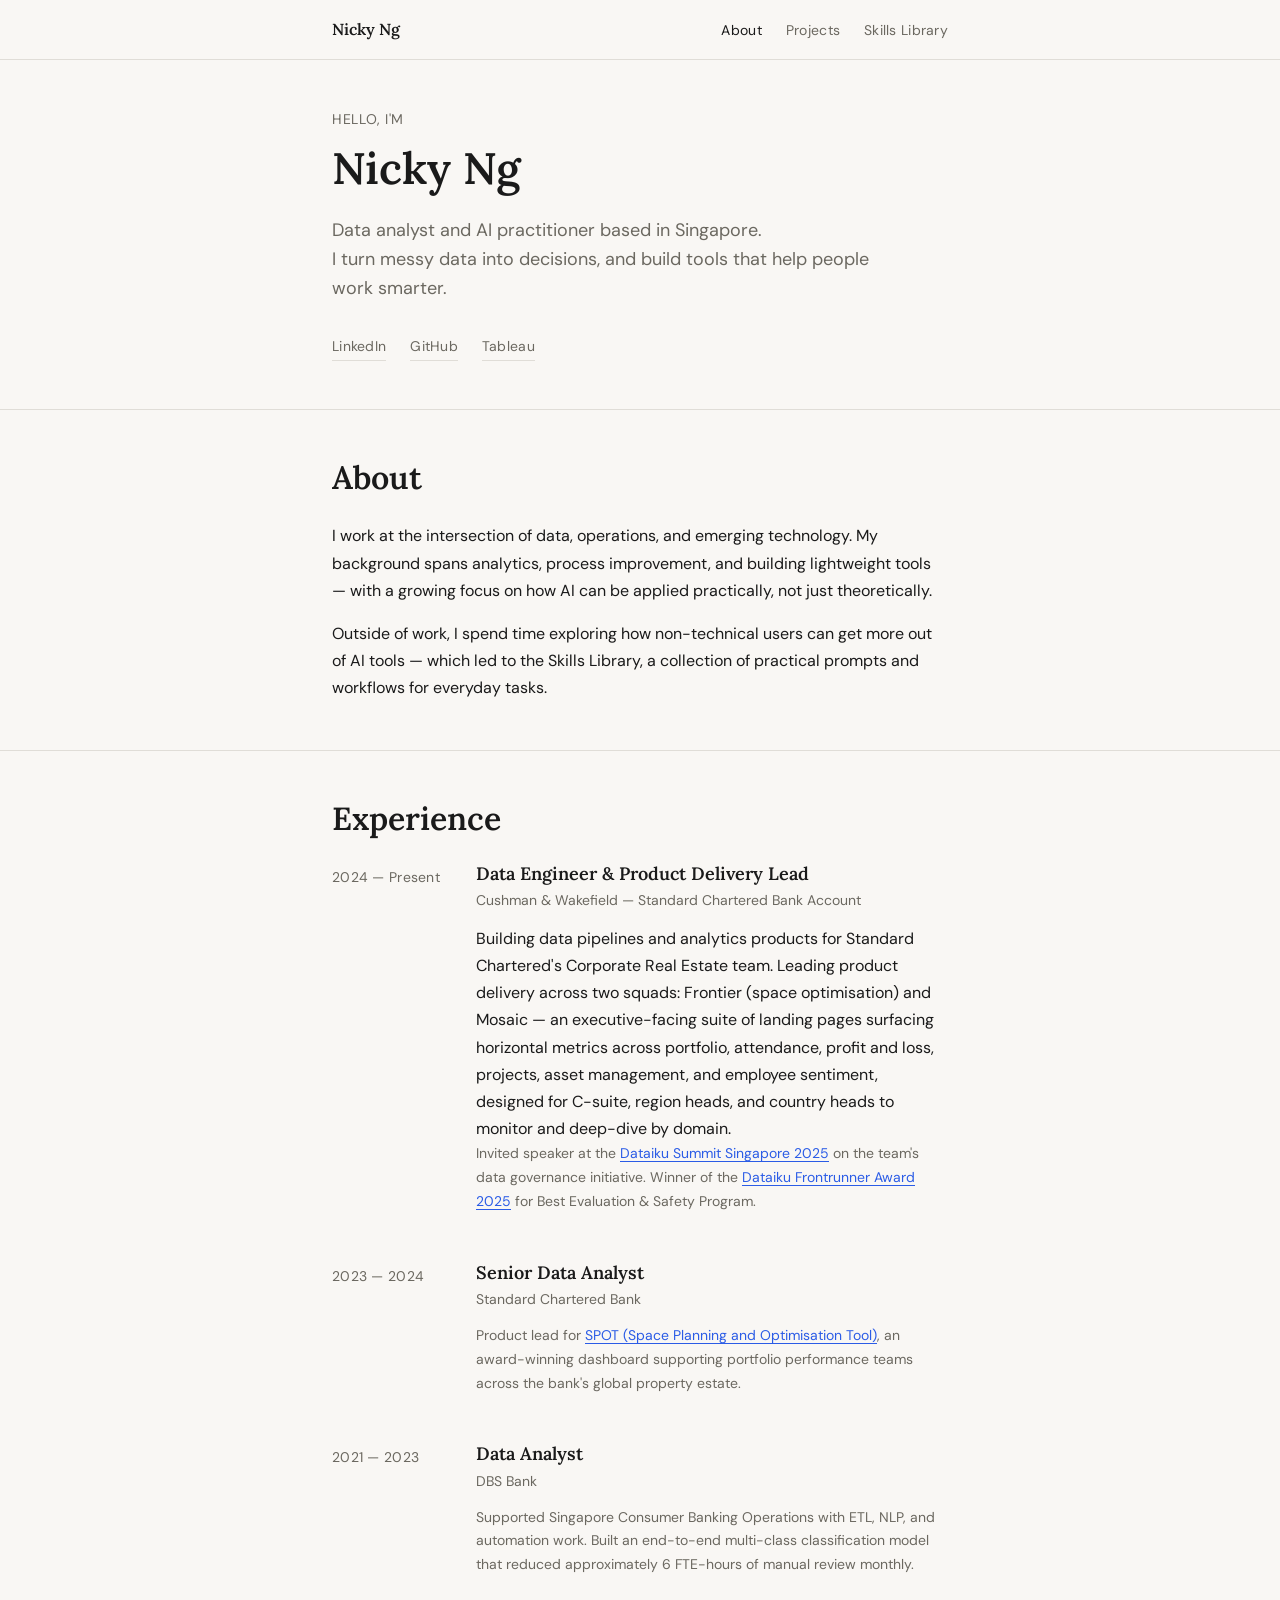
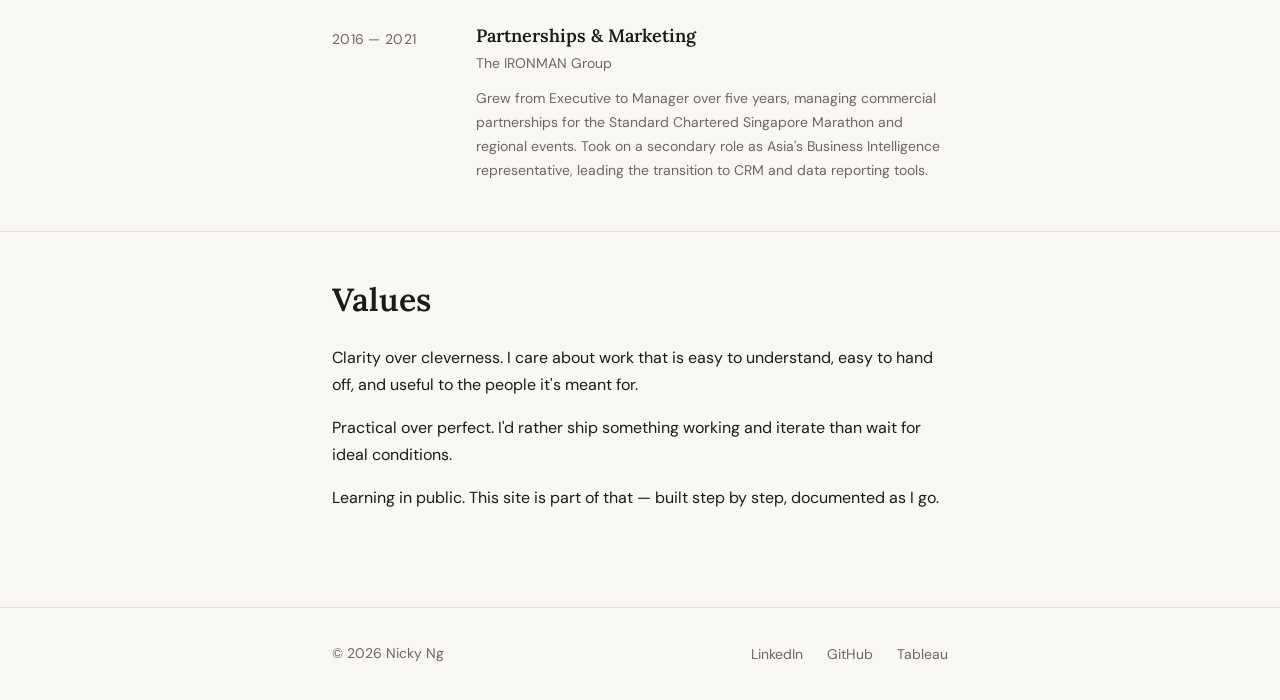
==== index.html @ 9241bc73 "Updated home page and style" ====
<!DOCTYPE html>
<html lang="en">
<head>
  <meta charset="UTF-8" />
  <meta name="viewport" content="width=device-width, initial-scale=1.0" />
  <title>Nicky Ng — Data & AI</title>
  <meta name="description" content="Nicky Ng — data analyst and AI enthusiast based in Singapore." />

  <!-- Fonts: DM Sans (body) + Lora (headings) from Google Fonts -->
  <!-- Two fonts, one request. The display=swap param stops invisible text
       during load — the browser shows a fallback font immediately. -->
  <link rel="preconnect" href="https://fonts.googleapis.com" />
  <link rel="preconnect" href="https://fonts.gstatic.com" crossorigin />
  <link
    href="https://fonts.googleapis.com/css2?family=DM+Sans:wght@400;500;600&family=Lora:wght@500;600&display=swap"
    rel="stylesheet"
  />

  <link rel="stylesheet" href="css/style.css" />
  <link rel="stylesheet" href="css/home.css" />
</head>

<body>

  <!-- ============================================================
       Navigation
       aria-current="page" tells screen readers which link is active.
       We set it manually on each page's own nav link.
       ============================================================ -->
  <nav class="site-nav" aria-label="Main navigation">
    <div class="container">
      <a href="index.html" class="nav-home">Nicky Ng</a>
      <ul class="nav-links" role="list">
        <li><a href="index.html" aria-current="page">About</a></li>
        <li><a href="pages/projects.html">Projects</a></li>
        <li><a href="skills-library/index.html">Skills Library</a></li>
      </ul>
    </div>
  </nav>


  <!-- ============================================================
       Main content
       ============================================================ -->
  <main>

    <!-- Hero — name and one-line summary -->
    <section class="page-section hero-section" aria-label="Introduction">
      <div class="container">
        <p class="hero-label">Hello, I'm</p>
        <h1 class="hero-name">Nicky Ng</h1>
        <p class="hero-tagline">
          Data analyst and AI practitioner based in Singapore.<br />
          I turn messy data into decisions, and build tools that help people work smarter.
        </p>
        <div class="hero-links">
          <a href="https://www.linkedin.com/in/nickyngkw/" target="_blank" rel="noopener noreferrer">LinkedIn</a>
          <a href="https://github.com/ahjimomo" target="_blank" rel="noopener noreferrer">GitHub</a>
          <a href="https://public.tableau.com/app/profile/nicky.ng/vizzes" target="_blank" rel="noopener noreferrer">Tableau</a>
        </div>
      </div>
    </section>

    <hr class="divider" />

    <!-- About -->
    <section class="page-section" aria-labelledby="about-heading">
      <div class="container">
        <h2 id="about-heading">About</h2>
        <div class="prose">
          <p>
            I work at the intersection of data, operations, and emerging technology.
            My background spans analytics, process improvement, and building lightweight
            tools — with a growing focus on how AI can be applied practically, not just theoretically.
          </p>
          <p>
            Outside of work, I spend time exploring how non-technical users can get
            more out of AI tools — which led to the Skills Library, a collection of
            practical prompts and workflows for everyday tasks.
          </p>
        </div>
      </div>
    </section>

    <hr class="divider" />

    <!-- Experience -->
    <section class="page-section" aria-labelledby="experience-heading">
      <div class="container">
        <h2 id="experience-heading">Experience</h2>

        <div class="experience-list">

          <article class="experience-item">
            <div class="experience-meta">
              <span class="experience-period">2024 — Present</span>
            </div>
            <div class="experience-body">
              <h3 class="experience-role">Data Engineer & Product Delivery Lead</h3>
              <p class="experience-company">Cushman & Wakefield — Standard Chartered Bank Account</p>
              <p>
                Building data pipelines and analytics products for Standard Chartered's
                Corporate Real Estate team. Leading product delivery across two squads:
                Frontier (space optimisation) and Mosaic — an executive-facing suite of
                landing pages surfacing horizontal metrics across portfolio, attendance,
                profit and loss, projects, asset management, and employee sentiment,
                designed for C-suite, region heads, and country heads to monitor and
                deep-dive by domain.
              </p>
              <p>
                Invited speaker at the
                <a href="https://meet.dataiku.com/dataiku-summit-singapore-2025/" target="_blank" rel="noopener noreferrer">Dataiku Summit Singapore 2025</a>
                on the team's data governance initiative. Winner of the
                <a href="https://www.dataiku.com/stories/blog/frontrunner-awards-2025-celebrating-agentic-ai-excellence" target="_blank" rel="noopener noreferrer">Dataiku Frontrunner Award 2025</a>
                for Best Evaluation & Safety Program.
              </p>
            </div>
          </article>

          <article class="experience-item">
            <div class="experience-meta">
              <span class="experience-period">2023 — 2024</span>
            </div>
            <div class="experience-body">
              <h3 class="experience-role">Senior Data Analyst</h3>
              <p class="experience-company">Standard Chartered Bank</p>
              <p>
                Product lead for
                <a href="https://www.dataiku.com/stories/detail/scb/" target="_blank" rel="noopener noreferrer">SPOT (Space Planning and Optimisation Tool)</a>,
                an award-winning dashboard supporting portfolio performance teams across
                the bank's global property estate.
              </p>
            </div>
          </article>

          <article class="experience-item">
            <div class="experience-meta">
              <span class="experience-period">2021 — 2023</span>
            </div>
            <div class="experience-body">
              <h3 class="experience-role">Data Analyst</h3>
              <p class="experience-company">DBS Bank</p>
              <p>
                Supported Singapore Consumer Banking Operations with ETL, NLP, and
                automation work. Built an end-to-end multi-class classification model
                that reduced approximately 6 FTE-hours of manual review monthly.
              </p>
            </div>
          </article>

          <article class="experience-item">
            <div class="experience-meta">
              <span class="experience-period">2016 — 2021</span>
            </div>
            <div class="experience-body">
              <h3 class="experience-role">Partnerships & Marketing</h3>
              <p class="experience-company">The IRONMAN Group</p>
              <p>
                Grew from Executive to Manager over five years, managing commercial
                partnerships for the Standard Chartered Singapore Marathon and regional
                events. Took on a secondary role as Asia's Business Intelligence
                representative, leading the transition to CRM and data reporting tools.
              </p>
            </div>
          </article>

        </div>
      </div>
    </section>

    <hr class="divider" />

    <!-- Values -->
    <section class="page-section" aria-labelledby="values-heading">
      <div class="container">
        <h2 id="values-heading">Values</h2>
        <div class="prose">
          <p>
            Clarity over cleverness. I care about work that is easy to understand,
            easy to hand off, and useful to the people it's meant for.
          </p>
          <p>
            Practical over perfect. I'd rather ship something working and iterate
            than wait for ideal conditions.
          </p>
          <p>
            Learning in public. This site is part of that — built step by step,
            documented as I go.
          </p>
        </div>
      </div>
    </section>

  </main>


  <!-- ============================================================
       Footer — same markup will be repeated across all pages.
       Later, if you migrate to a framework, this becomes a component.
       ============================================================ -->
  <footer class="site-footer" aria-label="Site footer">
    <div class="container">
      <p class="footer-copy">© 2026 Nicky Ng</p>
      <nav aria-label="Social links">
        <ul class="footer-links" role="list">
          <li><a href="https://www.linkedin.com/in/nickyngkw/" target="_blank" rel="noopener noreferrer">LinkedIn</a></li>
          <li><a href="https://github.com/ahjimomo" target="_blank" rel="noopener noreferrer">GitHub</a></li>
          <li><a href="https://public.tableau.com/app/profile/nicky.ng/vizzes" target="_blank" rel="noopener noreferrer">Tableau</a></li>
        </ul>
      </nav>
    </div>
  </footer>

  <script src="js/main.js"></script>
</body>
</html>
---- css/style.css ----
/* ============================================================
   style.css — Global styles, CSS variables, typography
   All pages share these. Page-specific styles go in their
   own CSS files (e.g. projects.css).
   ============================================================ */

/* ------------------------------------------------------------
   CSS Custom Properties (variables)
   Change these to update the look across the entire site.
   ------------------------------------------------------------ */
:root {
  /* Colours */
  --color-bg:          #F9F7F4;   /* warm off-white background */
  --color-surface:     #F2EFE9;   /* slightly darker, used for subtle dividers */
  --color-text:        #1A1A1A;   /* near-black for body text */
  --color-text-muted:  #6B6860;   /* secondary text, metadata, labels */
  --color-accent:      #2B5CE6;   /* links and interactive elements */
  --color-accent-hover:#1A3EB8;   /* link hover state */
  --color-border:      #E0DDD7;   /* subtle borders and dividers */

  /* Typography */
  --font-sans:   'DM Sans', sans-serif;       /* body and UI text */
  --font-serif:  'Lora', serif;               /* headings — adds warmth without decoration */

  /* Type scale — mobile first */
  --text-xs:   0.75rem;    /* 12px — labels, tags */
  --text-sm:   0.875rem;   /* 14px — metadata, captions */
  --text-base: 1rem;       /* 16px — body */
  --text-lg:   1.125rem;   /* 18px — lead text */
  --text-xl:   1.5rem;     /* 24px — section headings */
  --text-2xl:  2rem;       /* 32px — page headings */
  --text-3xl:  2.75rem;    /* 44px — hero name */

  /* Spacing scale */
  --space-1:  0.25rem;
  --space-2:  0.5rem;
  --space-3:  0.75rem;
  --space-4:  1rem;
  --space-6:  1.5rem;
  --space-8:  2rem;
  --space-12: 3rem;
  --space-16: 4rem;
  --space-24: 6rem;

  /* Layout */
  --max-width:       680px;   /* content column width — keeps lines readable */
  --nav-height:      60px;

  /* Transitions */
  --transition-fast: 150ms ease;
  --transition-base: 250ms ease;
}


/* ------------------------------------------------------------
   Reset & Base
   A minimal reset so browsers start from a consistent baseline.
   ------------------------------------------------------------ */
*, *::before, *::after {
  box-sizing: border-box;
  margin: 0;
  padding: 0;
}

html {
  font-size: 16px;
  -webkit-text-size-adjust: 100%;
  scroll-behavior: smooth;
}

body {
  background-color: var(--color-bg);
  color: var(--color-text);
  font-family: var(--font-sans);
  font-size: var(--text-base);
  line-height: 1.7;
  min-height: 100vh;
  display: grid;
  grid-template-rows: auto 1fr auto; /* nav | content | footer */
}

img, svg {
  display: block;
  max-width: 100%;
}

ul, ol {
  list-style: none;
}


/* ------------------------------------------------------------
   Typography
   ------------------------------------------------------------ */
h1, h2, h3, h4 {
  font-family: var(--font-serif);
  font-weight: 600;
  line-height: 1.25;
  color: var(--color-text);
}

h1 { font-size: var(--text-3xl); }
h2 { font-size: var(--text-2xl); }
h3 { font-size: var(--text-xl); }
h4 { font-size: var(--text-lg); }

p {
  max-width: 60ch; /* ~60 characters per line — comfortable reading width */
}

a {
  color: var(--color-accent);
  text-decoration: none;
  transition: color var(--transition-fast);
}

a:hover {
  color: var(--color-accent-hover);
}

/* Underline on inline body links only — not nav or card links */
p a, li a {
  text-decoration: underline;
  text-underline-offset: 3px;
}

strong {
  font-weight: 600;
}


/* ------------------------------------------------------------
   Layout helpers
   ------------------------------------------------------------ */

/* .container centres content and constrains width on wide screens */
.container {
  width: 100%;
  max-width: var(--max-width);
  margin-inline: auto;        /* shorthand for margin-left + margin-right: auto */
  padding-inline: var(--space-6);
}

/* .page-section adds consistent vertical rhythm between sections */
.page-section {
  padding-block: var(--space-8);
}

/* Thin horizontal rule used between sections */
.divider {
  border: none;
  border-top: 1px solid var(--color-border);
  margin-block: var(--space-4);
}


/* ------------------------------------------------------------
   Navigation
   ------------------------------------------------------------ */
.site-nav {
  height: var(--nav-height);
  border-bottom: 1px solid var(--color-border);
  display: flex;
  align-items: center;
}

.site-nav .container {
  display: flex;
  align-items: center;
  justify-content: space-between;
}

/* Site name / logo in the nav */
.nav-home {
  font-family: var(--font-serif);
  font-size: var(--text-base);
  font-weight: 600;
  color: var(--color-text);
  text-decoration: none;
}

.nav-home:hover {
  color: var(--color-accent);
}

/* Nav links list */
.nav-links {
  display: flex;
  gap: var(--space-6);
  align-items: center;
}

.nav-links a {
  font-size: var(--text-sm);
  color: var(--color-text-muted);
  text-decoration: none;
  letter-spacing: 0.02em;
  transition: color var(--transition-fast);
}

.nav-links a:hover,
.nav-links a[aria-current="page"] {
  color: var(--color-text);
}


/* ------------------------------------------------------------
   Footer
   ------------------------------------------------------------ */
.site-footer {
  border-top: 1px solid var(--color-border);
  padding-block: var(--space-8);
  margin-top: var(--space-16);
}

.site-footer .container {
  display: flex;
  align-items: center;
  justify-content: space-between;
  flex-wrap: wrap;
  gap: var(--space-4);
}

.footer-copy {
  font-size: var(--text-sm);
  color: var(--color-text-muted);
}

.footer-links {
  display: flex;
  gap: var(--space-6);
}

.footer-links a {
  font-size: var(--text-sm);
  color: var(--color-text-muted);
  text-decoration: none;
  transition: color var(--transition-fast);
}

.footer-links a:hover {
  color: var(--color-text);
}


/* ------------------------------------------------------------
   Responsive — tablet and up (600px+)
   ------------------------------------------------------------ */
@media (min-width: 600px) {
  h1 { font-size: calc(var(--text-3xl) * 1.1); }
}

/* ------------------------------------------------------------
   Responsive — desktop (900px+)
   ------------------------------------------------------------ */
@media (min-width: 900px) {
  .container {
    padding-inline: var(--space-8);
  }
}
---- css/home.css ----
/* ============================================================
   HOME PAGE STYLES
   These styles are specific to index.html.
   When the site grows, move these to a dedicated home.css.
   ============================================================ */

/* Hero section */
.hero-section {
  padding-top: var(--space-12);
  padding-bottom: var(--space-8);
}

.hero-label {
  font-size: var(--text-sm);
  color: var(--color-text-muted);
  letter-spacing: 0.05em;
  text-transform: uppercase;
  margin-bottom: var(--space-3);
}

.hero-name {
  font-family: var(--font-serif);
  font-size: var(--text-3xl);
  line-height: 1.1;
  margin-bottom: var(--space-6);
}

.hero-tagline {
  font-size: var(--text-lg);
  color: var(--color-text-muted);
  line-height: 1.6;
  margin-bottom: var(--space-8);
  max-width: 48ch;
}

/* External profile links in the hero */
.hero-links {
  display: flex;
  gap: var(--space-6);
  flex-wrap: wrap;
}

.hero-links a {
  font-size: var(--text-sm);
  color: var(--color-text-muted);
  text-decoration: none;
  letter-spacing: 0.02em;
  border-bottom: 1px solid var(--color-border);
  padding-bottom: 2px;
  transition: color var(--transition-fast), border-color var(--transition-fast);
}

.hero-links a:hover {
  color: var(--color-text);
  border-color: var(--color-text);
}


/* About / Values prose blocks */
.prose {
  display: flex;
  flex-direction: column;
  gap: var(--space-4);
  margin-top: var(--space-6);
}

/* Section headings with consistent spacing */
.page-section h2 {
  margin-bottom: var(--space-6);
}


/* Experience list */
.experience-list {
  display: flex;
  flex-direction: column;
  gap: var(--space-12);
  margin-top: var(--space-6);
}

.experience-item {
  display: grid;
  grid-template-columns: 1fr;   /* single column on mobile */
  gap: var(--space-2);
}

.experience-period {
  font-size: var(--text-sm);
  color: var(--color-text-muted);
  letter-spacing: 0.02em;
}

.experience-role {
  font-family: var(--font-serif);
  font-size: var(--text-lg);
  font-weight: 600;
  margin-bottom: var(--space-1);
}

.experience-company {
  font-size: var(--text-sm);
  color: var(--color-text-muted);
  margin-bottom: var(--space-3);
}

.experience-body p:last-child {
  color: var(--color-text-muted);
  font-size: var(--text-sm);
}


/* Desktop: experience item becomes two columns (year | content) */
@media (min-width: 600px) {
  .experience-item {
    grid-template-columns: 120px 1fr;
    gap: var(--space-6);
  }

  .experience-period {
    padding-top: 4px; /* aligns with the role title baseline */
  }
}
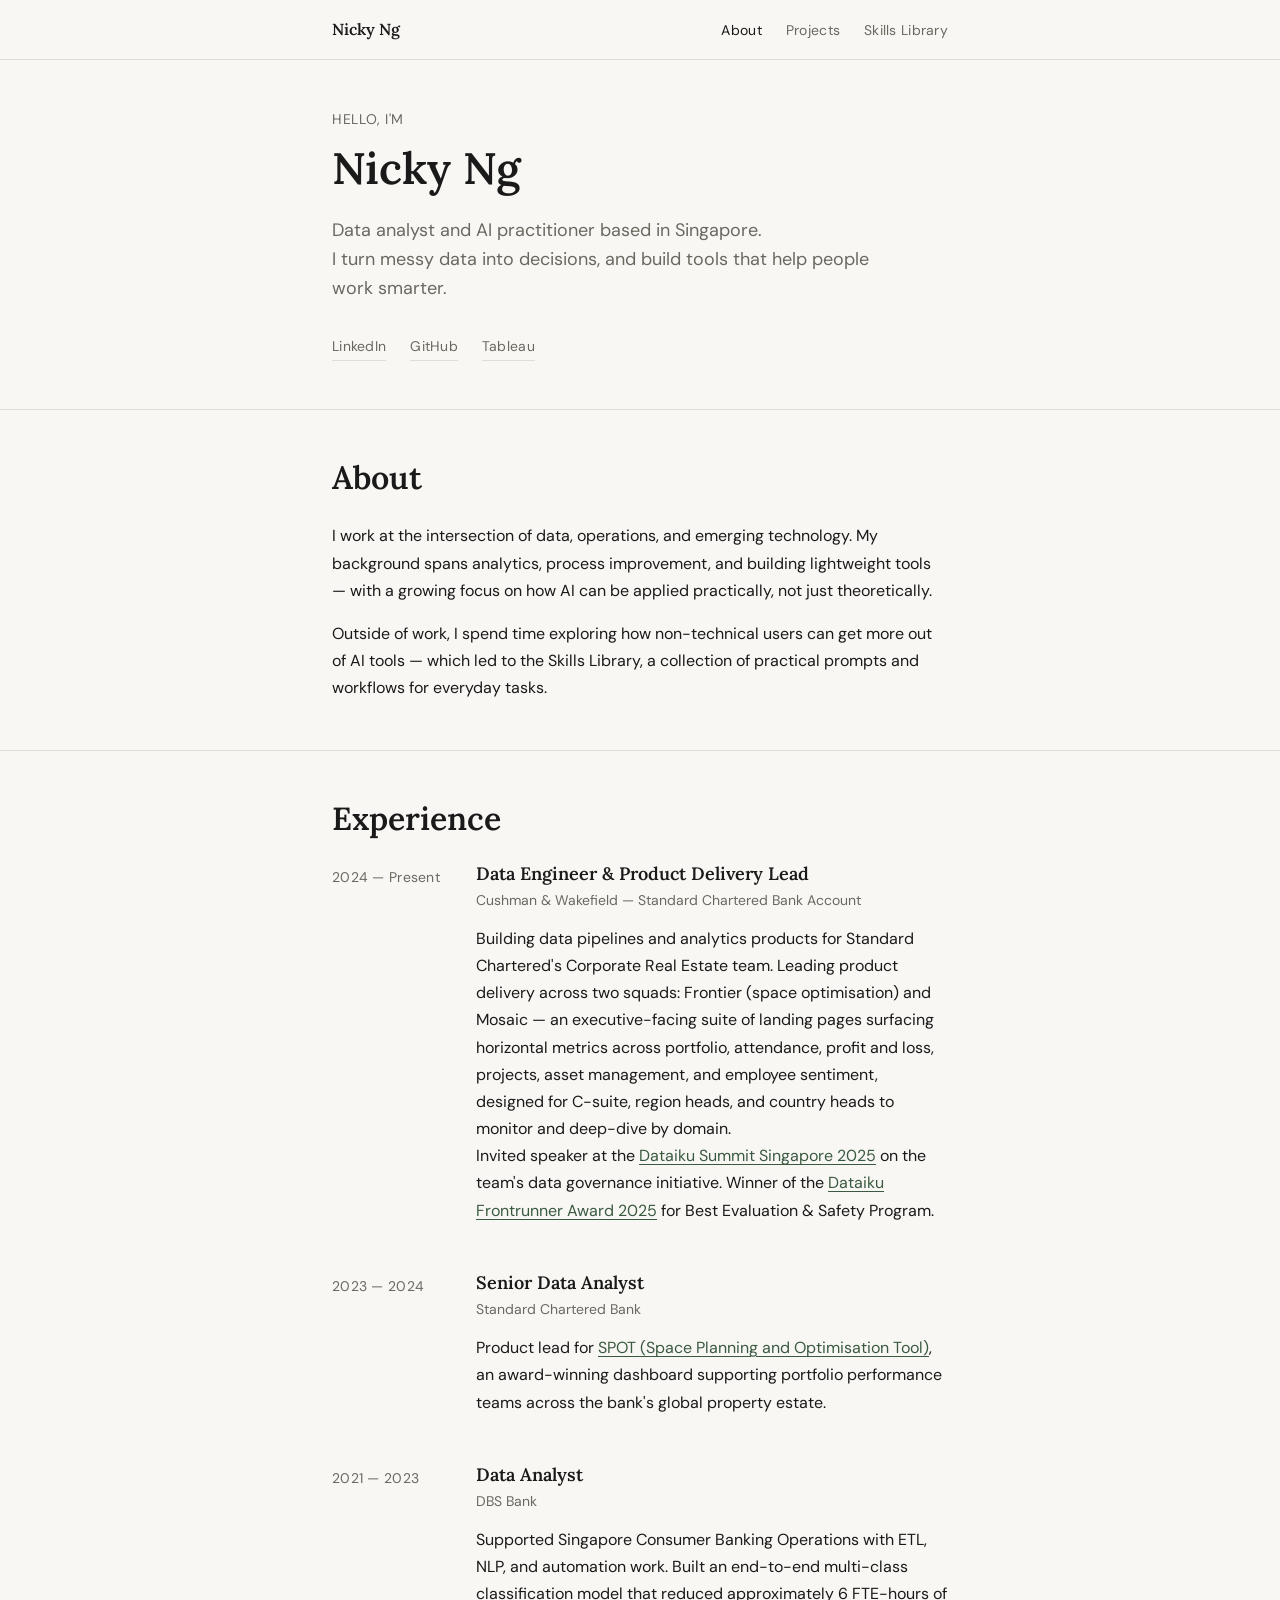
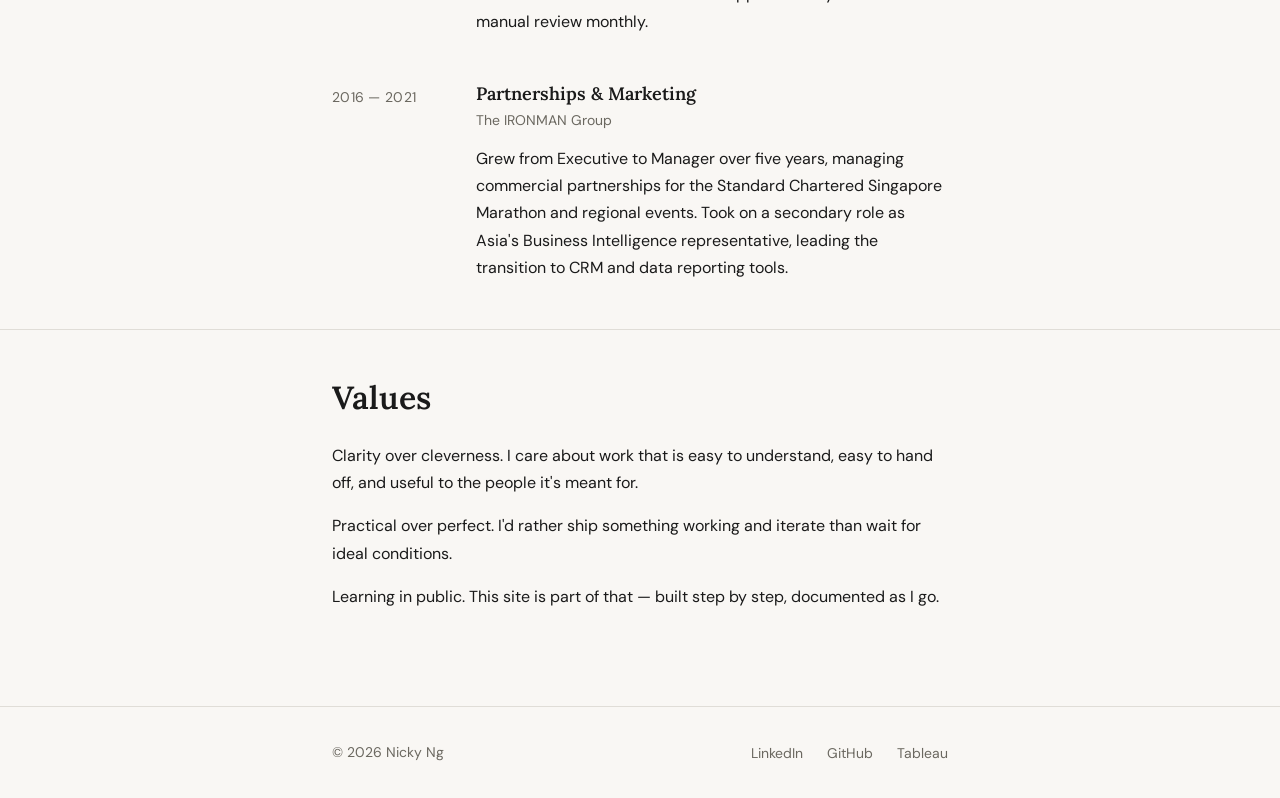
==== commit 20faf9a8: "Update link colours to forest green" ====
--- a/index.html
+++ b/index.html
@@ -97,7 +97,7 @@
             </div>
             <div class="experience-body">
               <h3 class="experience-role">Data Engineer & Product Delivery Lead</h3>
-              <p class="experience-company">Cushman & Wakefield — Standard Chartered Bank Account</p>
+              <p class="experience-company"><a href="https://www.cushmanwakefield.com" target="_blank" rel="noopener noreferrer">Cushman & Wakefield</a> — Standard Chartered Bank Account</p>
               <p>
                 Building data pipelines and analytics products for Standard Chartered's
                 Corporate Real Estate team. Leading product delivery across two squads:
@@ -123,7 +123,7 @@
             </div>
             <div class="experience-body">
               <h3 class="experience-role">Senior Data Analyst</h3>
-              <p class="experience-company">Standard Chartered Bank</p>
+              <p class="experience-company"><a href="https://www.sc.com" target="_blank" rel="noopener noreferrer">Standard Chartered Bank</a></p>
               <p>
                 Product lead for
                 <a href="https://www.dataiku.com/stories/detail/scb/" target="_blank" rel="noopener noreferrer">SPOT (Space Planning and Optimisation Tool)</a>,
@@ -139,7 +139,7 @@
             </div>
             <div class="experience-body">
               <h3 class="experience-role">Data Analyst</h3>
-              <p class="experience-company">DBS Bank</p>
+              <p class="experience-company"><a href="https://www.dbs.com.sg" target="_blank" rel="noopener noreferrer">DBS Bank</a></p>
               <p>
                 Supported Singapore Consumer Banking Operations with ETL, NLP, and
                 automation work. Built an end-to-end multi-class classification model
@@ -154,7 +154,7 @@
             </div>
             <div class="experience-body">
               <h3 class="experience-role">Partnerships & Marketing</h3>
-              <p class="experience-company">The IRONMAN Group</p>
+              <p class="experience-company"><a href="https://www.ironman.com" target="_blank" rel="noopener noreferrer">The IRONMAN Group</a></p>
               <p>
                 Grew from Executive to Manager over five years, managing commercial
                 partnerships for the Standard Chartered Singapore Marathon and regional
--- a/css/style.css
+++ b/css/style.css
@@ -14,8 +14,8 @@
   --color-surface:     #F2EFE9;   /* slightly darker, used for subtle dividers */
   --color-text:        #1A1A1A;   /* near-black for body text */
   --color-text-muted:  #6B6860;   /* secondary text, metadata, labels */
-  --color-accent:      #2B5CE6;   /* links and interactive elements */
-  --color-accent-hover:#1A3EB8;   /* link hover state */
+  --color-accent:      #3A5A40;   /* forest green for links */
+  --color-accent-hover:#2A4230;   /* link hover state */
   --color-border:      #E0DDD7;   /* subtle borders and dividers */
 
   /* Typography */
--- a/css/home.css
+++ b/css/home.css
@@ -103,9 +103,14 @@
   margin-bottom: var(--space-3);
 }
 
-.experience-body p:last-child {
+.experience-company a {
   color: var(--color-text-muted);
-  font-size: var(--text-sm);
+  text-decoration: none;
+  transition: color var(--transition-fast);
+}
+
+.experience-company a:hover {
+  color: var(--color-text);
 }
 
 
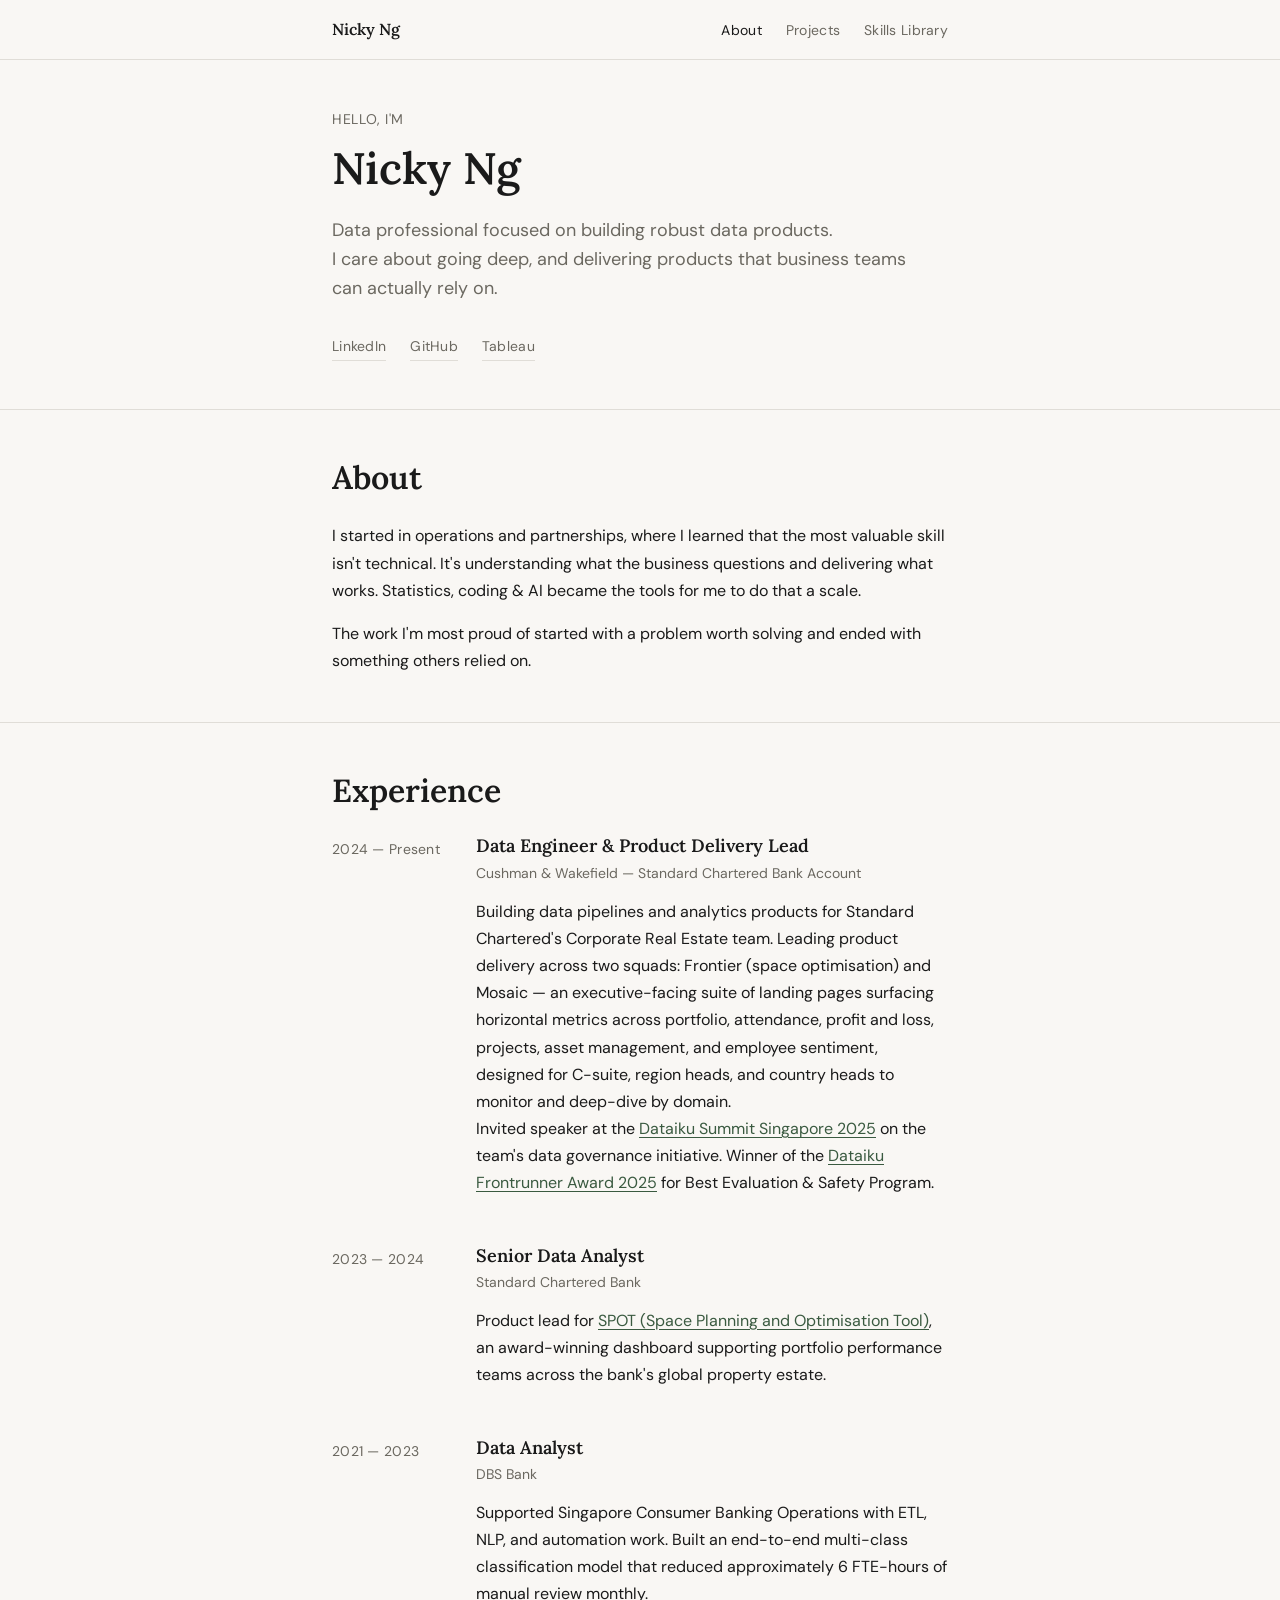
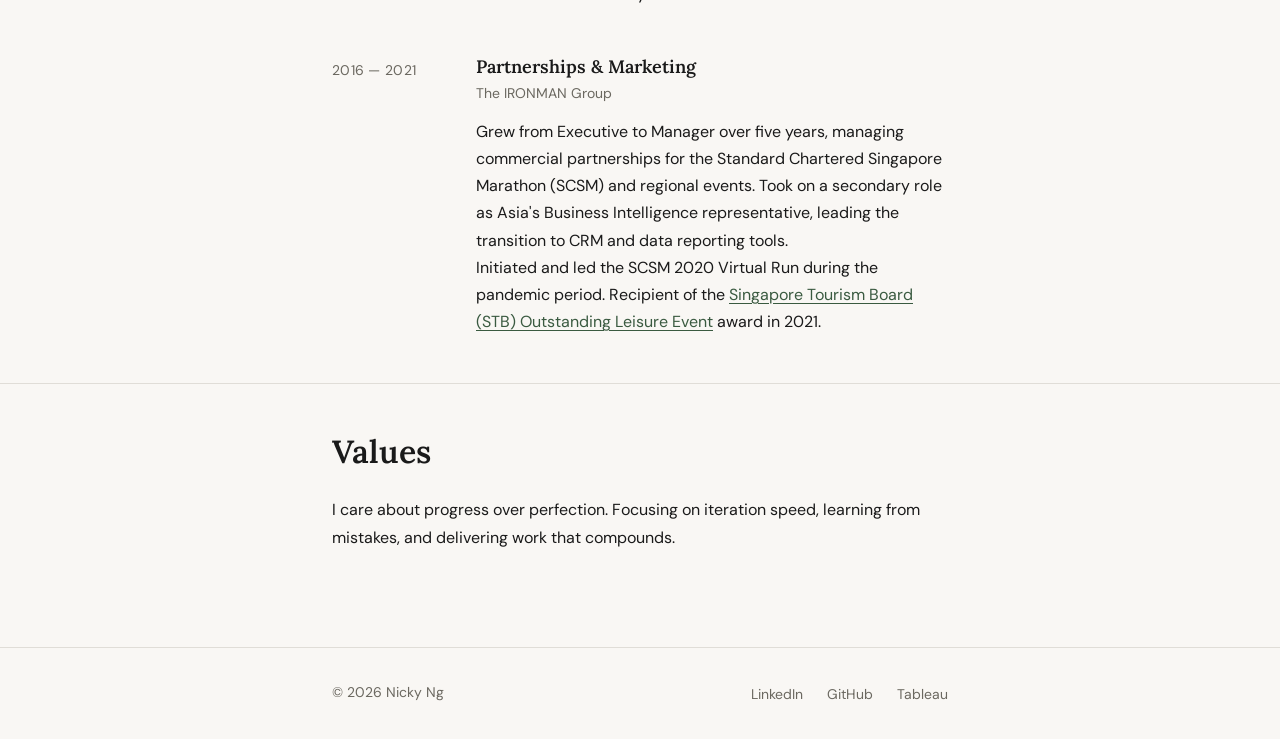
==== commit a1d55f38: "updated writing and mobile responsiveness" ====
--- a/index.html
+++ b/index.html
@@ -50,8 +50,8 @@
         <p class="hero-label">Hello, I'm</p>
         <h1 class="hero-name">Nicky Ng</h1>
         <p class="hero-tagline">
-          Data analyst and AI practitioner based in Singapore.<br />
-          I turn messy data into decisions, and build tools that help people work smarter.
+          Data professional focused on building robust data products.<br />
+          I care about going deep, and delivering products that business teams can actually rely on.
         </p>
         <div class="hero-links">
           <a href="https://www.linkedin.com/in/nickyngkw/" target="_blank" rel="noopener noreferrer">LinkedIn</a>
@@ -69,14 +69,12 @@
         <h2 id="about-heading">About</h2>
         <div class="prose">
           <p>
-            I work at the intersection of data, operations, and emerging technology.
-            My background spans analytics, process improvement, and building lightweight
-            tools — with a growing focus on how AI can be applied practically, not just theoretically.
+            I started in operations and partnerships, where I learned that the most valuable skill isn't technical.
+            It's understanding what the business questions and delivering what works.
+            Statistics, coding & AI became the tools for me to do that a scale.
           </p>
           <p>
-            Outside of work, I spend time exploring how non-technical users can get
-            more out of AI tools — which led to the Skills Library, a collection of
-            practical prompts and workflows for everyday tasks.
+            The work I'm most proud of started with a problem worth solving and ended with something others relied on.
           </p>
         </div>
       </div>
@@ -157,9 +155,14 @@
               <p class="experience-company"><a href="https://www.ironman.com" target="_blank" rel="noopener noreferrer">The IRONMAN Group</a></p>
               <p>
                 Grew from Executive to Manager over five years, managing commercial
-                partnerships for the Standard Chartered Singapore Marathon and regional
+                partnerships for the Standard Chartered Singapore Marathon (SCSM) and regional
                 events. Took on a secondary role as Asia's Business Intelligence
                 representative, leading the transition to CRM and data reporting tools.
+              </p>
+              <p>
+                Initiated and led the SCSM 2020 Virtual Run during the pandemic period. Recipient of the
+                <a href="https://www.singaporetourismawards.gov.sg/recipients" target="_blank" rel="noopener noreferrer">Singapore Tourism Board (STB) Outstanding Leisure Event</a>
+                award in 2021.
               </p>
             </div>
           </article>
@@ -176,16 +179,8 @@
         <h2 id="values-heading">Values</h2>
         <div class="prose">
           <p>
-            Clarity over cleverness. I care about work that is easy to understand,
-            easy to hand off, and useful to the people it's meant for.
-          </p>
-          <p>
-            Practical over perfect. I'd rather ship something working and iterate
-            than wait for ideal conditions.
-          </p>
-          <p>
-            Learning in public. This site is part of that — built step by step,
-            documented as I go.
+            I care about progress over perfection. Focusing on iteration speed,
+            learning from mistakes, and delivering work that compounds.
           </p>
         </div>
       </div>
--- a/css/style.css
+++ b/css/style.css
@@ -257,4 +257,19 @@
   .container {
     padding-inline: var(--space-8);
   }
+}
+
+/* ------------------------------------------------------------
+   Responsive — small mobile (under 400px)
+   ------------------------------------------------------------ */
+@media (max-width: 400px) {
+  h1 { font-size: 2rem; }  /* scale hero name down on very small screens */
+
+  .nav-links {
+    gap: var(--space-4);   /* tighten nav link gap so it doesn't overflow */
+  }
+
+  .nav-links a {
+    font-size: 0.8rem;     /* slightly smaller nav text on small phones */
+  }
 }
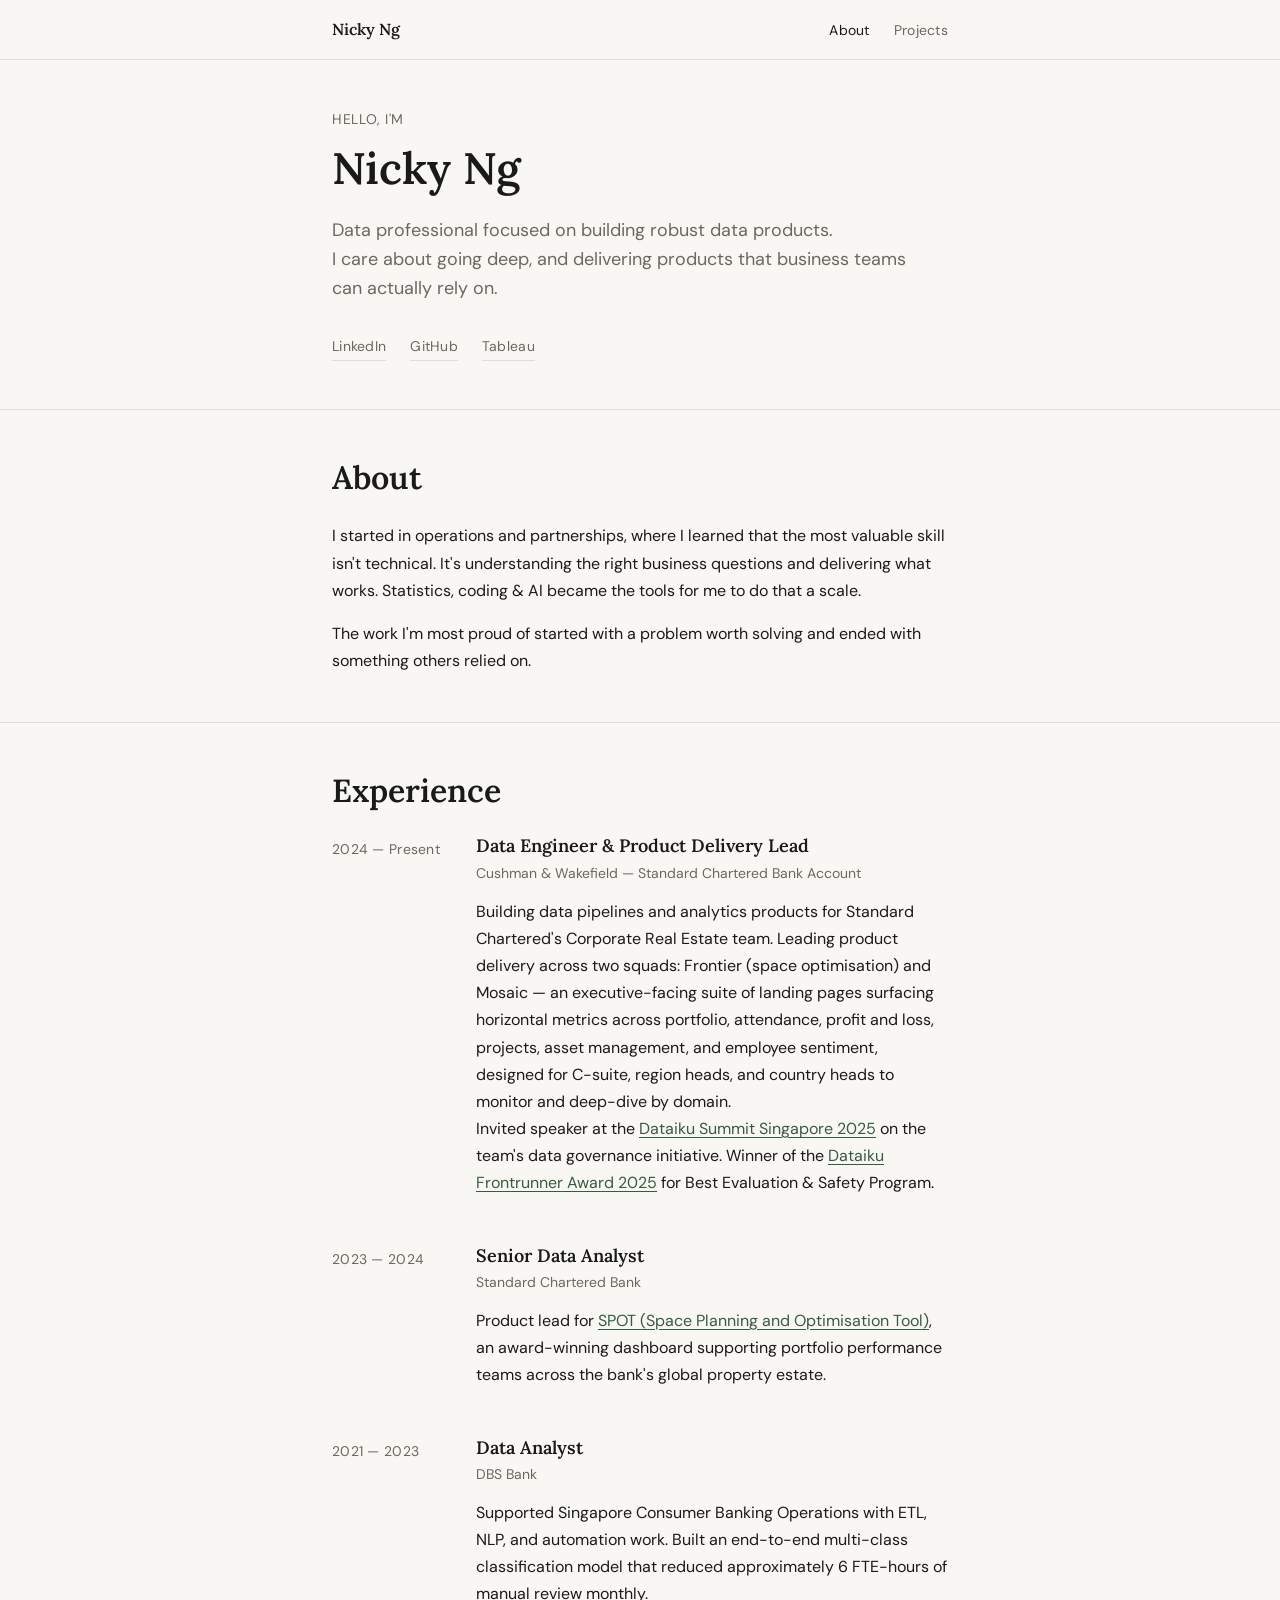
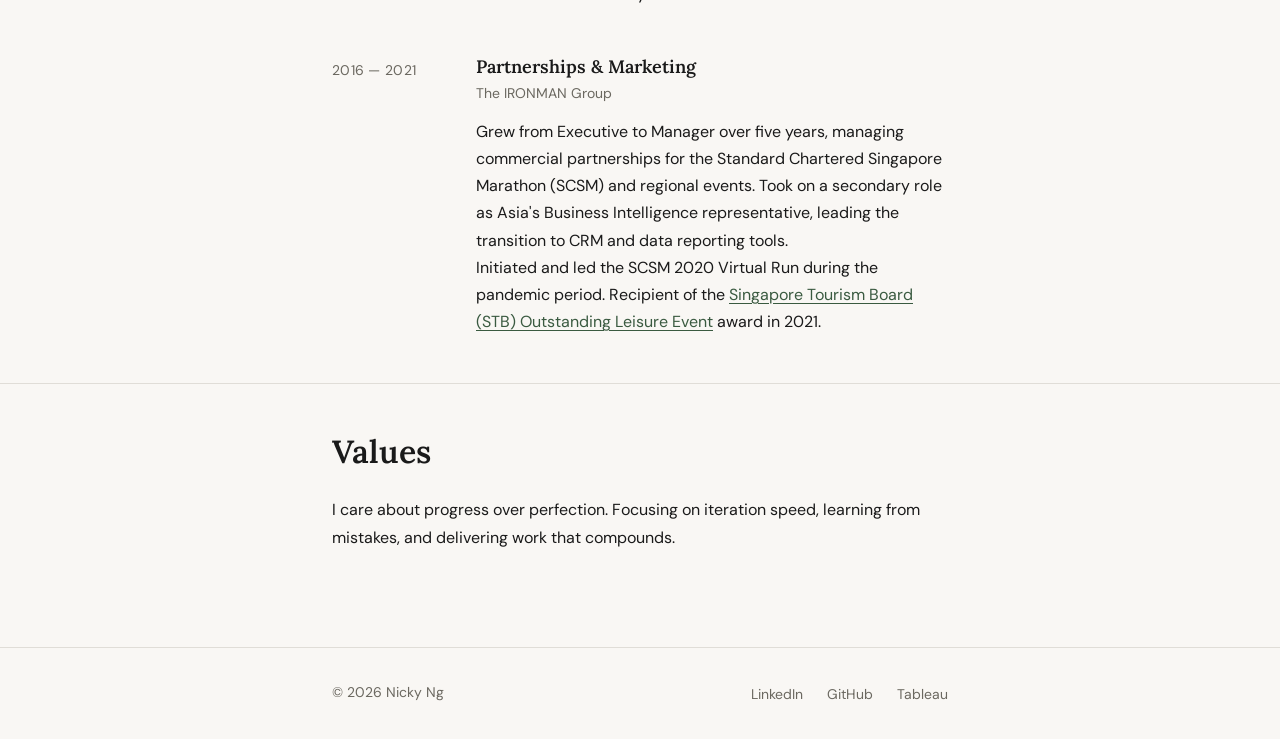
==== commit 5fda6bd7: "finalize home page" ====
--- a/index.html
+++ b/index.html
@@ -33,7 +33,6 @@
       <ul class="nav-links" role="list">
         <li><a href="index.html" aria-current="page">About</a></li>
         <li><a href="pages/projects.html">Projects</a></li>
-        <li><a href="skills-library/index.html">Skills Library</a></li>
       </ul>
     </div>
   </nav>
@@ -70,7 +69,7 @@
         <div class="prose">
           <p>
             I started in operations and partnerships, where I learned that the most valuable skill isn't technical.
-            It's understanding what the business questions and delivering what works.
+            It's understanding the right business questions and delivering what works.
             Statistics, coding & AI became the tools for me to do that a scale.
           </p>
           <p>
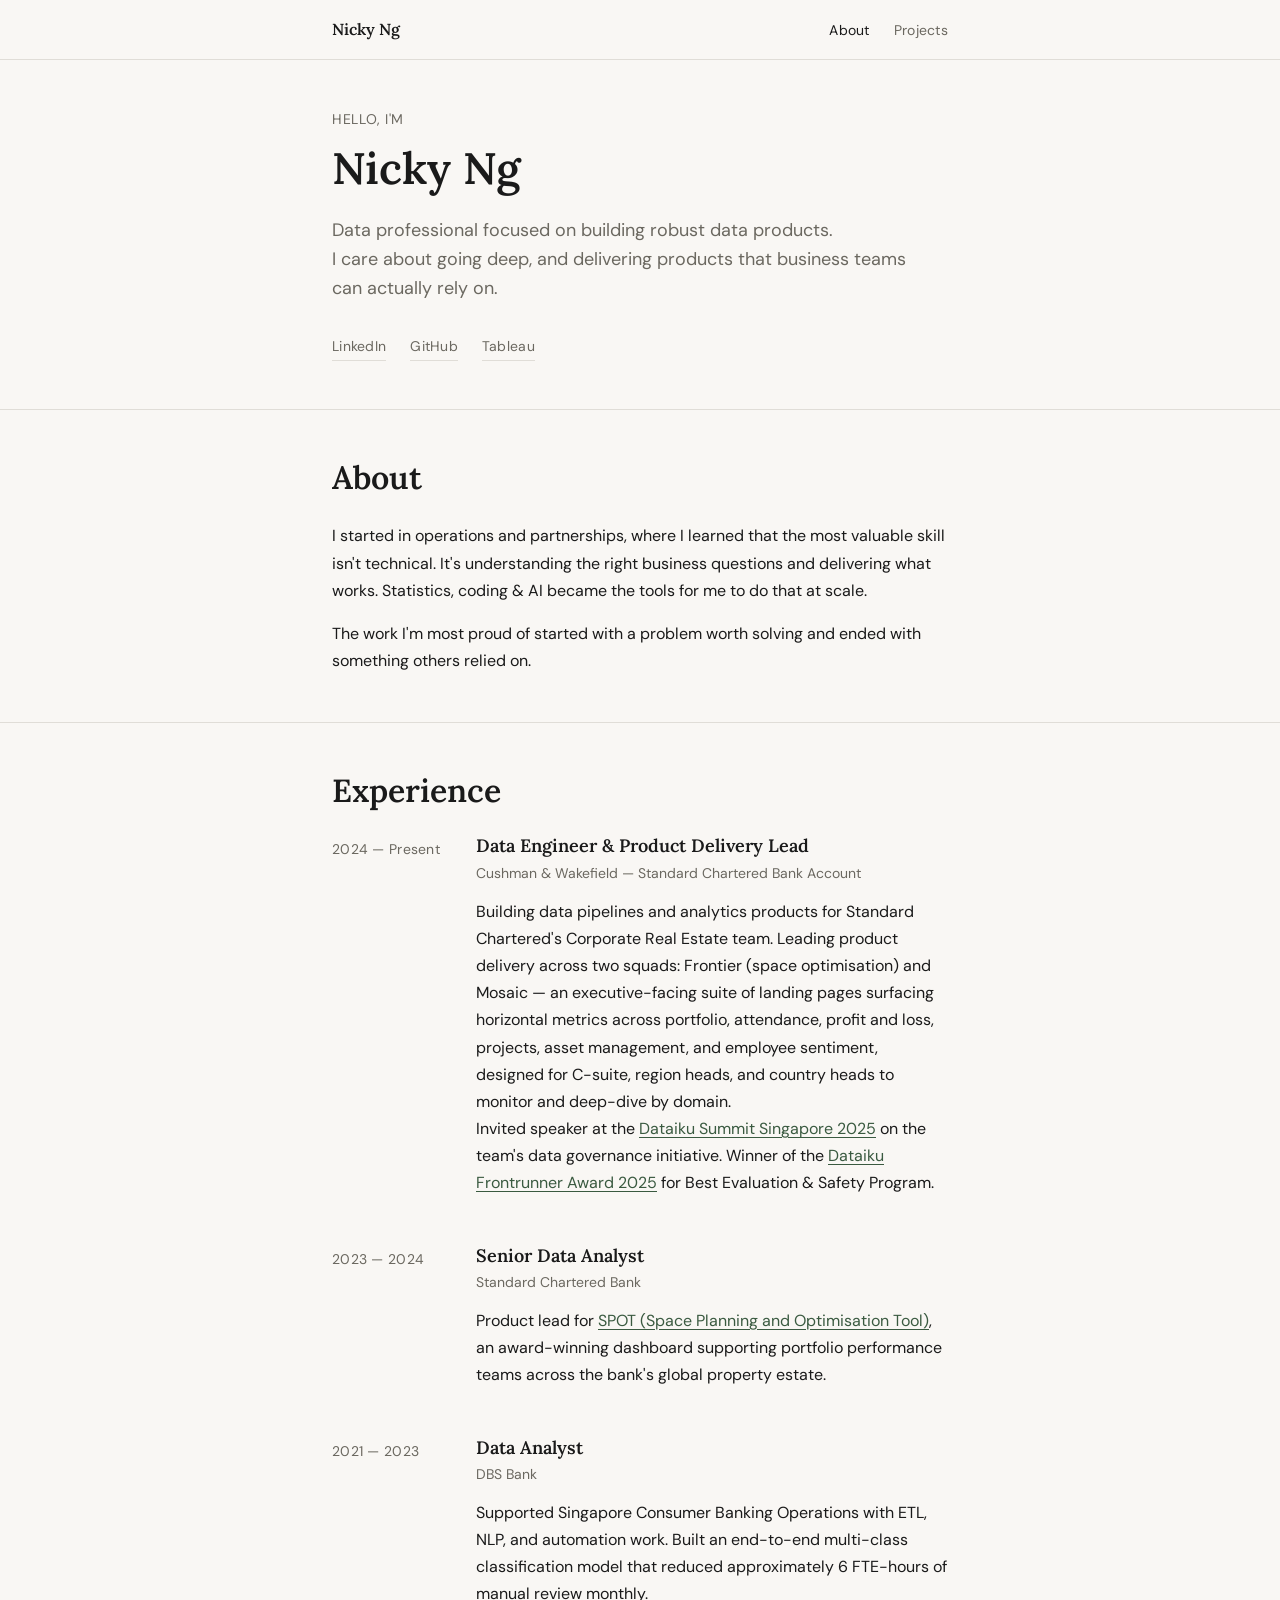
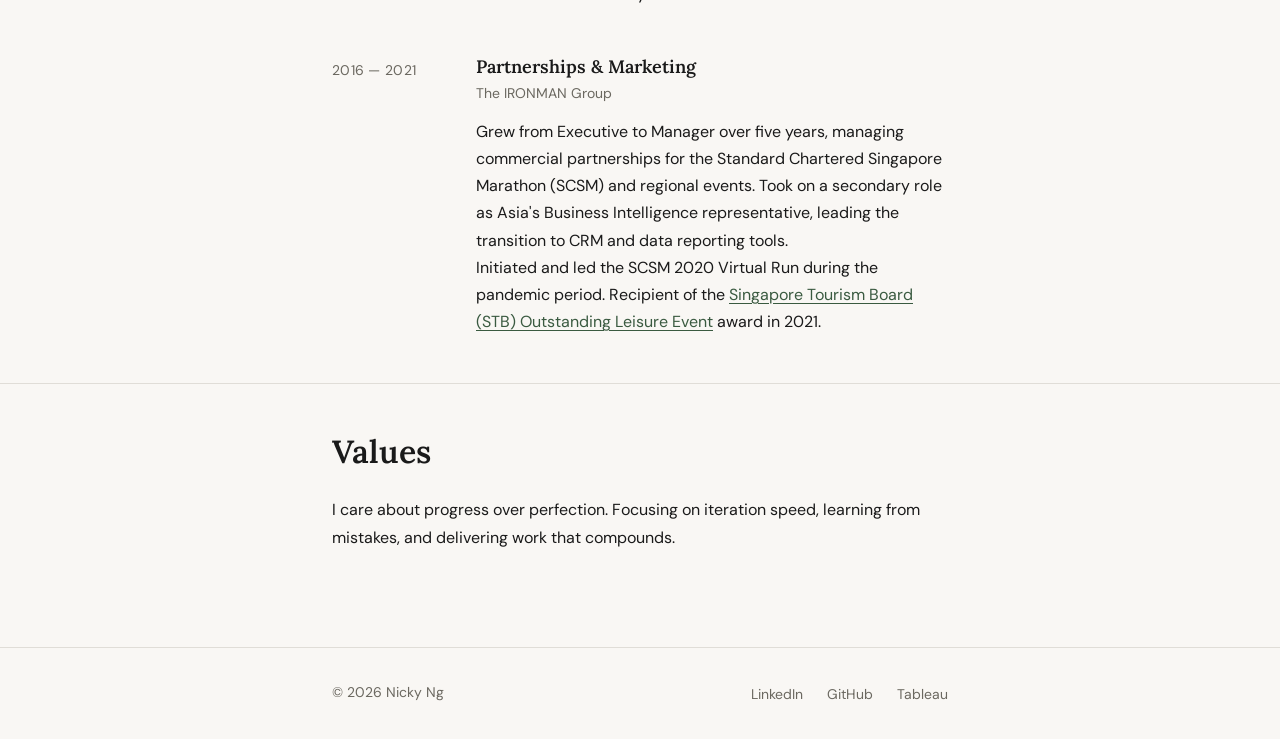
==== commit e4389cc2: "Fix typo in home page" ====
--- a/index.html
+++ b/index.html
@@ -70,7 +70,7 @@
           <p>
             I started in operations and partnerships, where I learned that the most valuable skill isn't technical.
             It's understanding the right business questions and delivering what works.
-            Statistics, coding & AI became the tools for me to do that a scale.
+            Statistics, coding & AI became the tools for me to do that at scale.
           </p>
           <p>
             The work I'm most proud of started with a problem worth solving and ended with something others relied on.
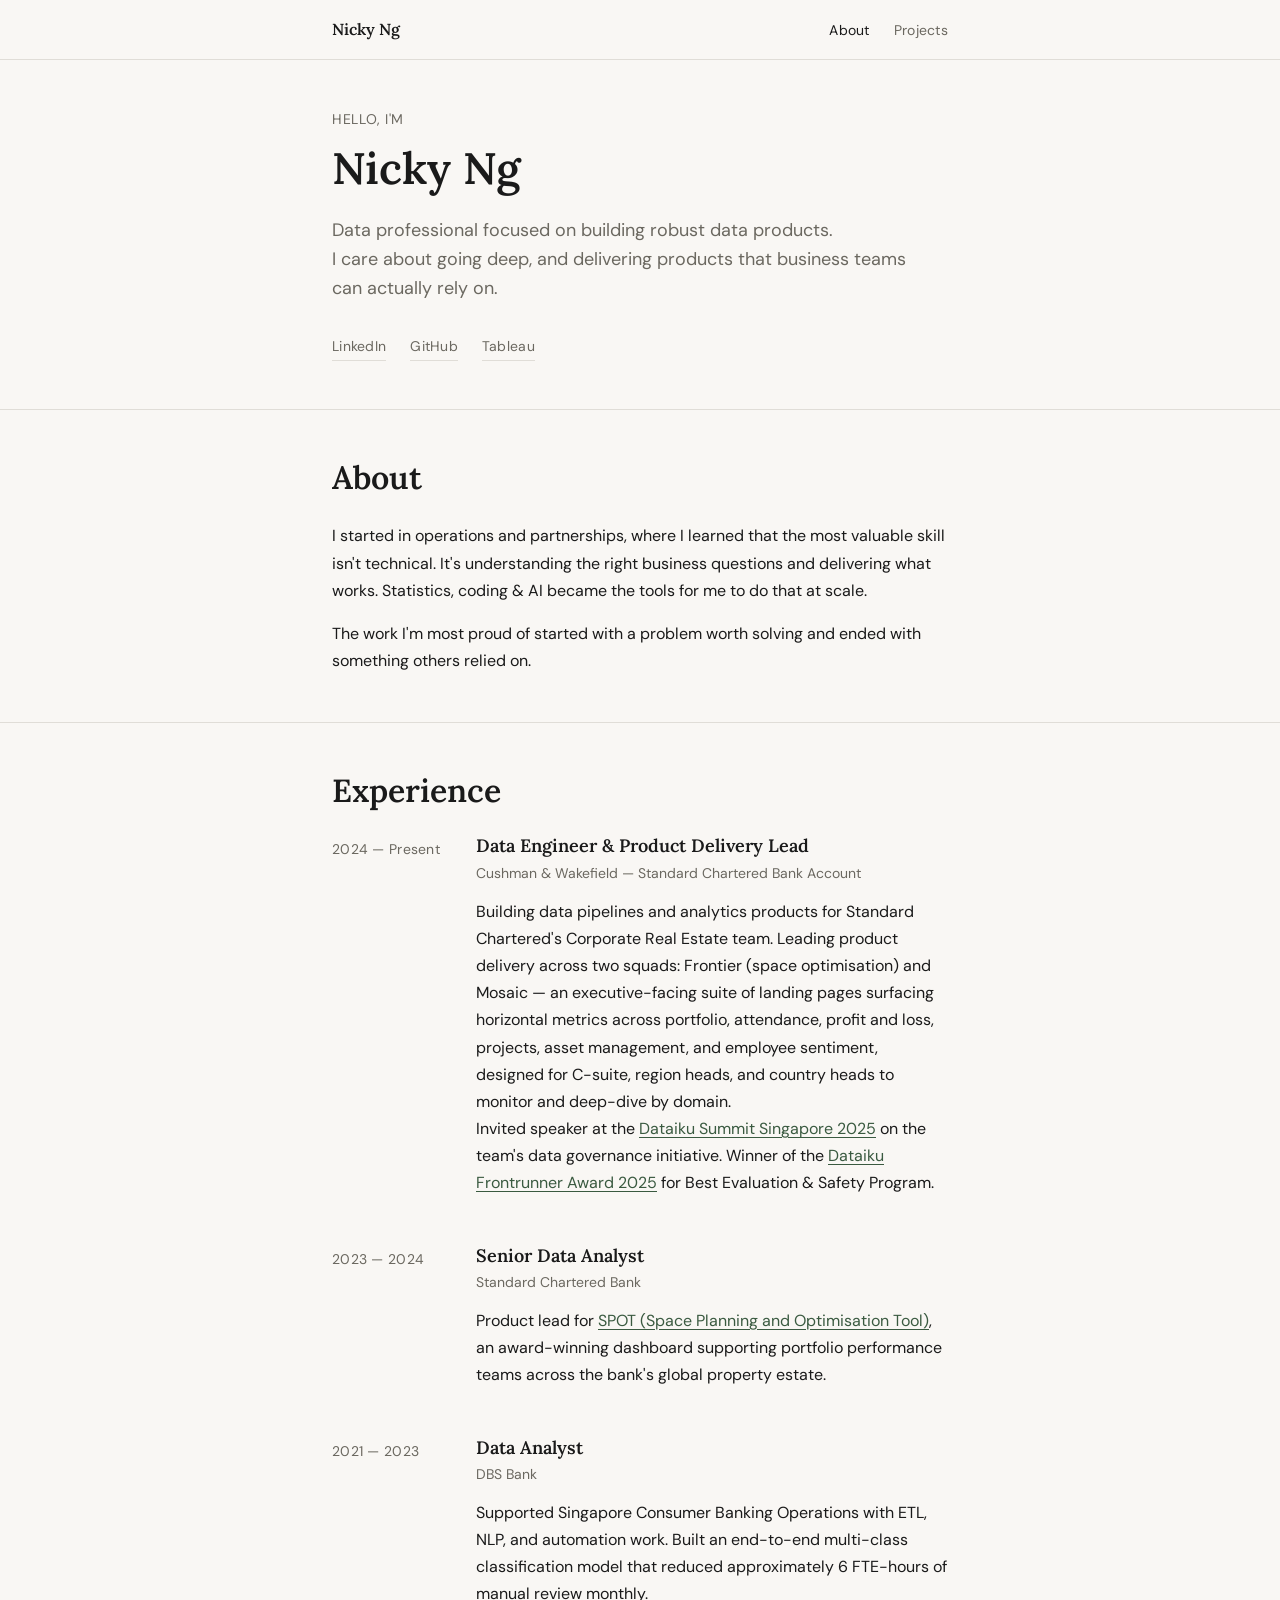
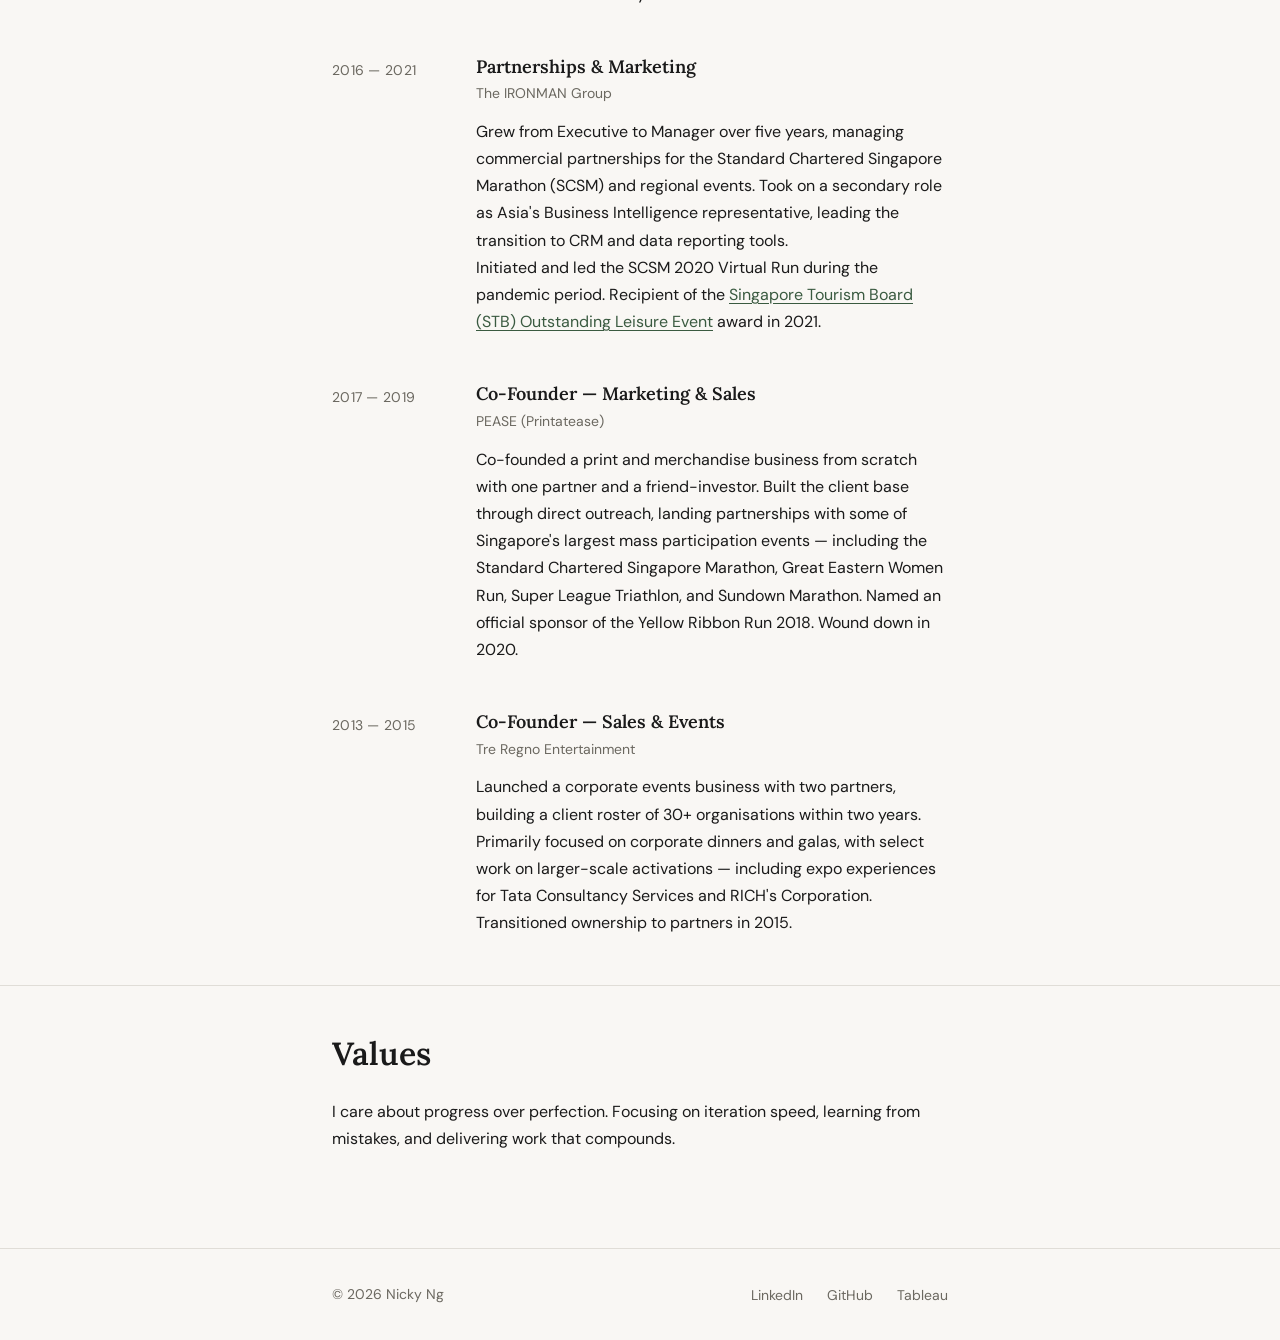
==== commit 240b5c81: "Updated write-up for experience" ====
--- a/index.html
+++ b/index.html
@@ -6,9 +6,6 @@
   <title>Nicky Ng — Data & AI</title>
   <meta name="description" content="Nicky Ng — data analyst and AI enthusiast based in Singapore." />
 
-  <!-- Fonts: DM Sans (body) + Lora (headings) from Google Fonts -->
-  <!-- Two fonts, one request. The display=swap param stops invisible text
-       during load — the browser shows a fallback font immediately. -->
   <link rel="preconnect" href="https://fonts.googleapis.com" />
   <link rel="preconnect" href="https://fonts.gstatic.com" crossorigin />
   <link
@@ -22,11 +19,6 @@
 
 <body>
 
-  <!-- ============================================================
-       Navigation
-       aria-current="page" tells screen readers which link is active.
-       We set it manually on each page's own nav link.
-       ============================================================ -->
   <nav class="site-nav" aria-label="Main navigation">
     <div class="container">
       <a href="index.html" class="nav-home">Nicky Ng</a>
@@ -37,13 +29,8 @@
     </div>
   </nav>
 
-
-  <!-- ============================================================
-       Main content
-       ============================================================ -->
   <main>
 
-    <!-- Hero — name and one-line summary -->
     <section class="page-section hero-section" aria-label="Introduction">
       <div class="container">
         <p class="hero-label">Hello, I'm</p>
@@ -62,7 +49,6 @@
 
     <hr class="divider" />
 
-    <!-- About -->
     <section class="page-section" aria-labelledby="about-heading">
       <div class="container">
         <h2 id="about-heading">About</h2>
@@ -81,7 +67,6 @@
 
     <hr class="divider" />
 
-    <!-- Experience -->
     <section class="page-section" aria-labelledby="experience-heading">
       <div class="container">
         <h2 id="experience-heading">Experience</h2>
@@ -166,13 +151,47 @@
             </div>
           </article>
 
+          <article class="experience-item">
+            <div class="experience-meta">
+              <span class="experience-period">2017 — 2019</span>
+            </div>
+            <div class="experience-body">
+              <h3 class="experience-role">Co-Founder — Marketing & Sales</h3>
+              <p class="experience-company"><a href="https://www.facebook.com/printatease/" target="_blank" rel="noopener noreferrer">PEASE (Printatease)</a></p>
+              <p>
+                Co-founded a print and merchandise business from scratch with one partner
+                and a friend-investor. Built the client base through direct outreach,
+                landing partnerships with some of Singapore's largest mass participation
+                events — including the Standard Chartered Singapore Marathon, Great Eastern
+                Women Run, Super League Triathlon, and Sundown Marathon. Named an official
+                sponsor of the Yellow Ribbon Run 2018. Wound down in 2020.
+              </p>
+            </div>
+          </article>
+
+          <article class="experience-item">
+            <div class="experience-meta">
+              <span class="experience-period">2013 — 2015</span>
+            </div>
+            <div class="experience-body">
+              <h3 class="experience-role">Co-Founder — Sales & Events</h3>
+              <p class="experience-company">Tre Regno Entertainment</p>
+              <p>
+                Launched a corporate events business with two partners, building a client
+                roster of 30+ organisations within two years. Primarily focused on
+                corporate dinners and galas, with select work on larger-scale activations
+                — including expo experiences for Tata Consultancy Services and RICH's
+                Corporation. Transitioned ownership to partners in 2015.
+              </p>
+            </div>
+          </article>
+
         </div>
       </div>
     </section>
 
     <hr class="divider" />
 
-    <!-- Values -->
     <section class="page-section" aria-labelledby="values-heading">
       <div class="container">
         <h2 id="values-heading">Values</h2>
@@ -187,11 +206,6 @@
 
   </main>
 
-
-  <!-- ============================================================
-       Footer — same markup will be repeated across all pages.
-       Later, if you migrate to a framework, this becomes a component.
-       ============================================================ -->
   <footer class="site-footer" aria-label="Site footer">
     <div class="container">
       <p class="footer-copy">© 2026 Nicky Ng</p>
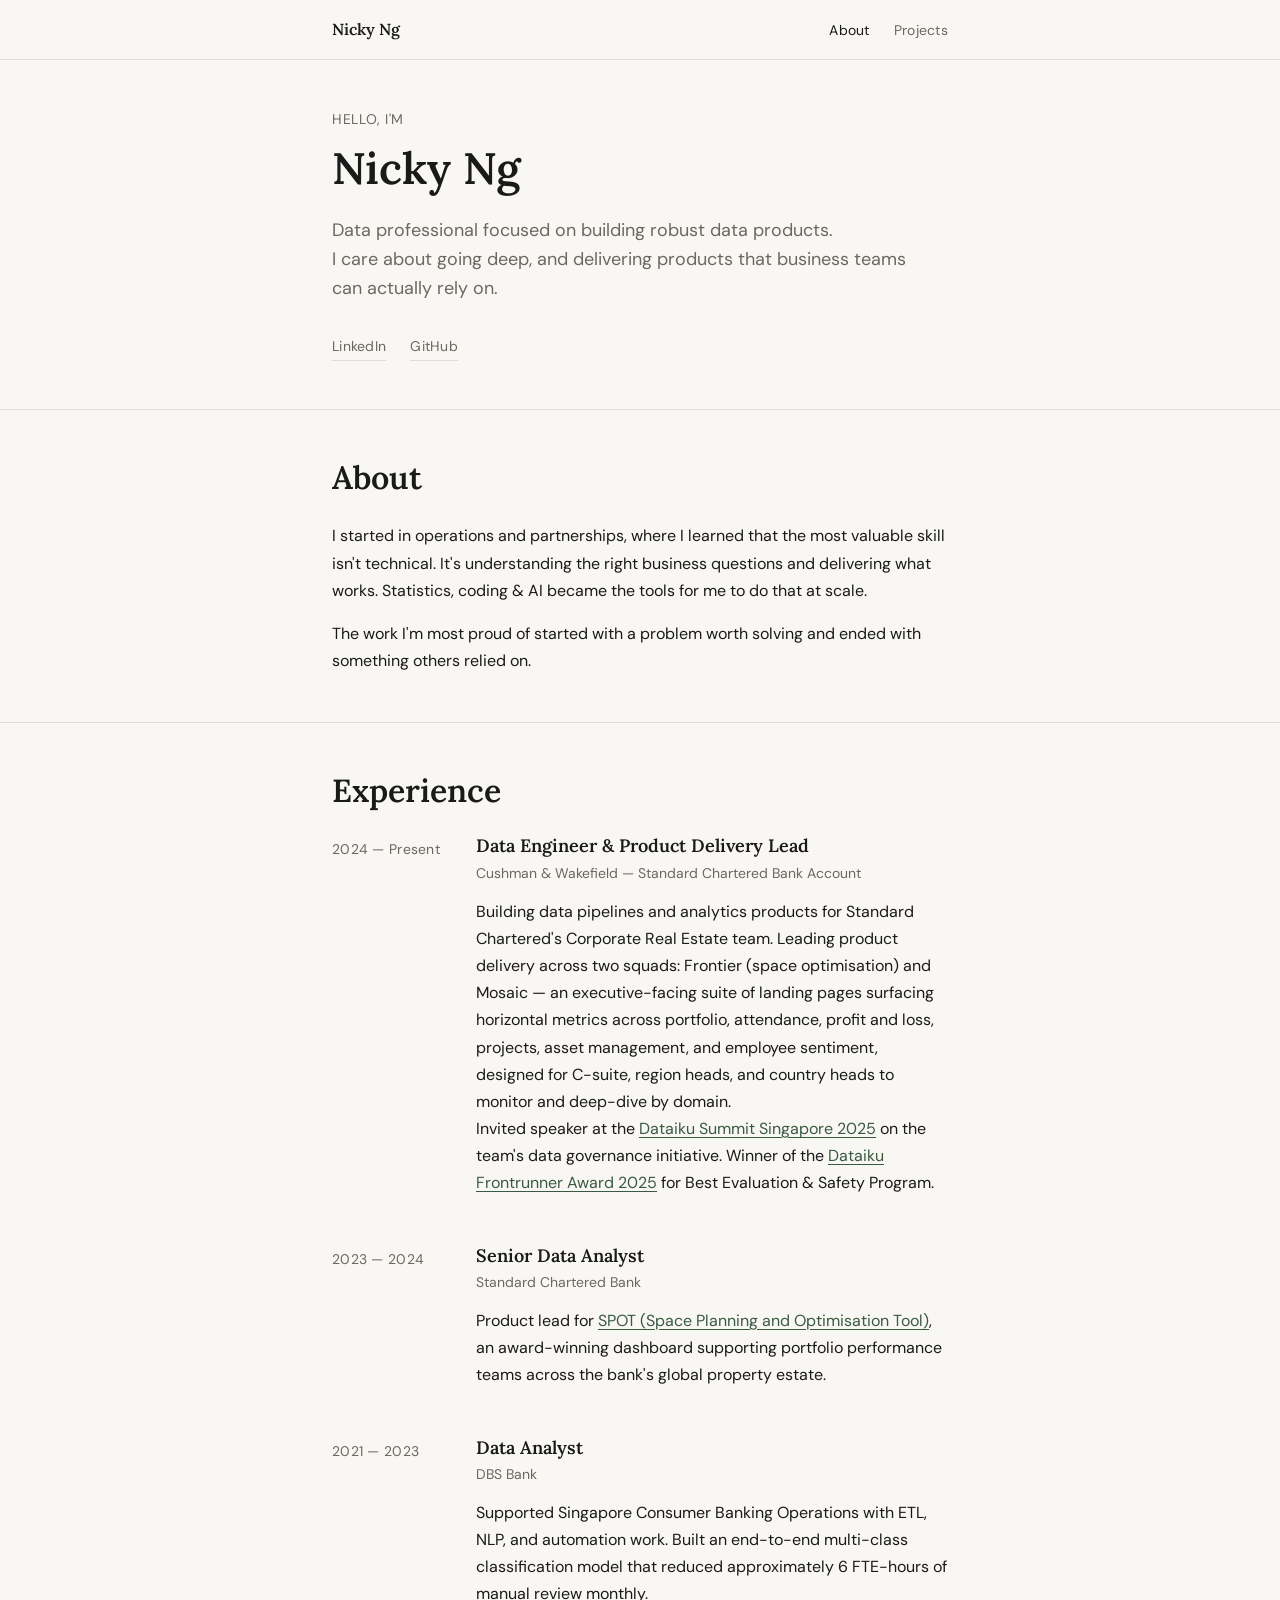
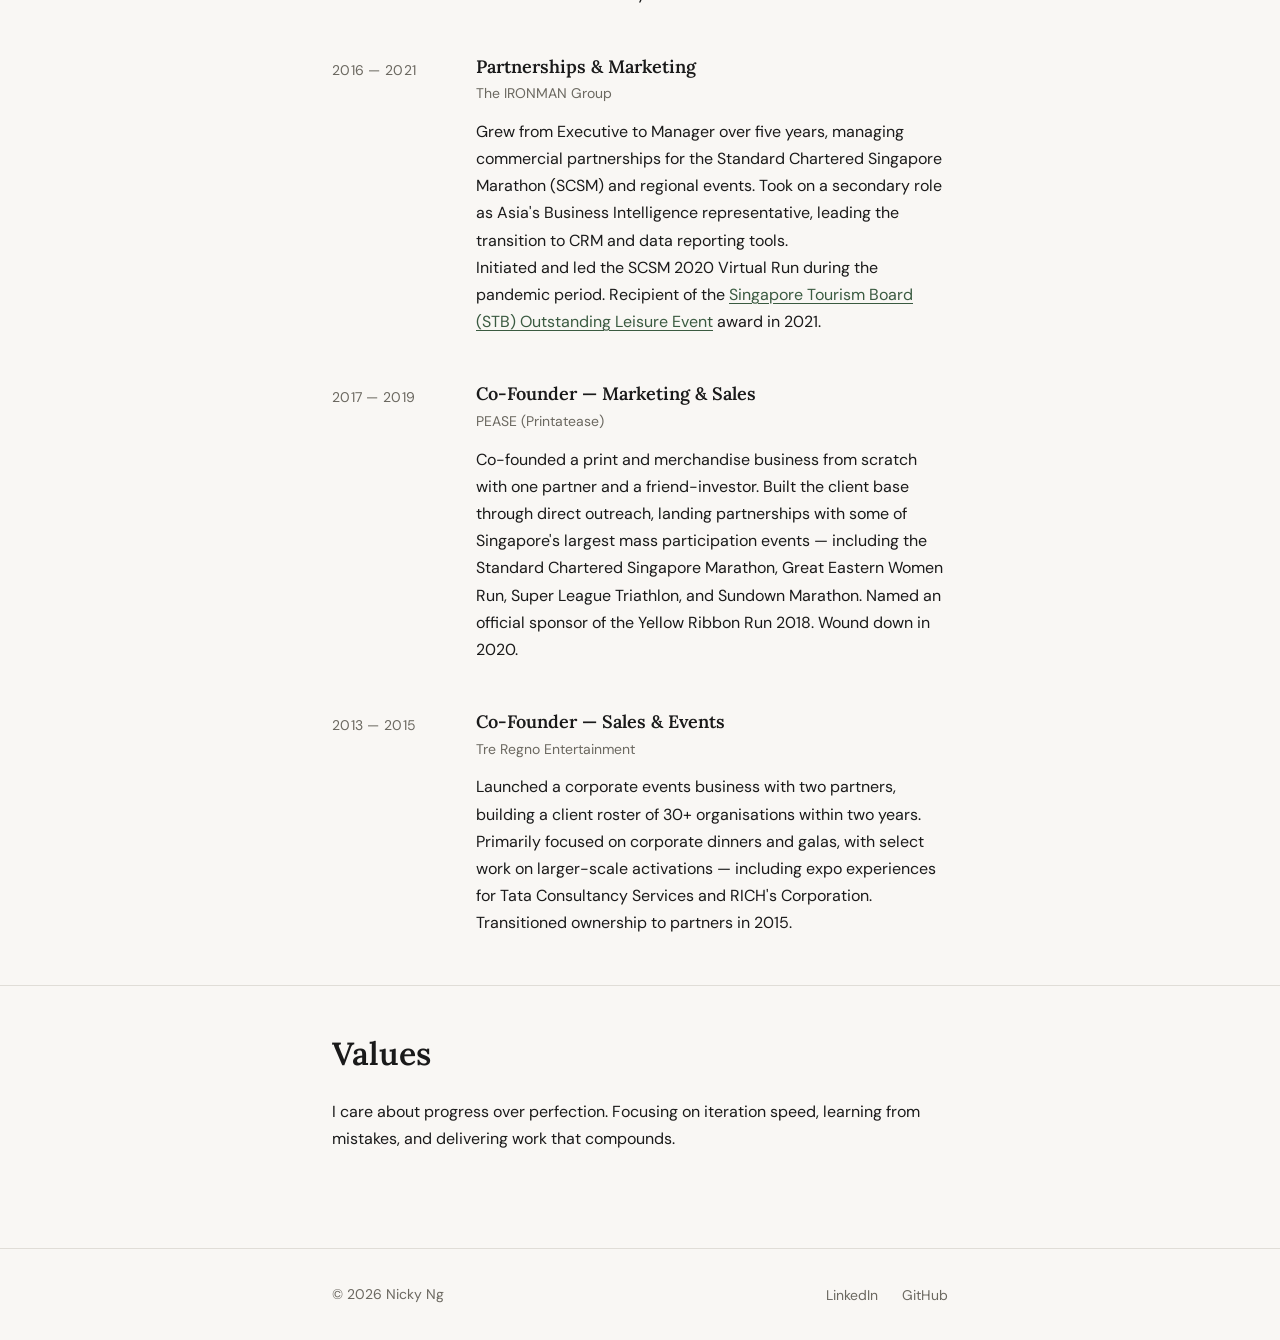
==== commit a5811c4d: "Removed Tableau profile link" ====
--- a/index.html
+++ b/index.html
@@ -42,7 +42,6 @@
         <div class="hero-links">
           <a href="https://www.linkedin.com/in/nickyngkw/" target="_blank" rel="noopener noreferrer">LinkedIn</a>
           <a href="https://github.com/ahjimomo" target="_blank" rel="noopener noreferrer">GitHub</a>
-          <a href="https://public.tableau.com/app/profile/nicky.ng/vizzes" target="_blank" rel="noopener noreferrer">Tableau</a>
         </div>
       </div>
     </section>
@@ -213,7 +212,6 @@
         <ul class="footer-links" role="list">
           <li><a href="https://www.linkedin.com/in/nickyngkw/" target="_blank" rel="noopener noreferrer">LinkedIn</a></li>
           <li><a href="https://github.com/ahjimomo" target="_blank" rel="noopener noreferrer">GitHub</a></li>
-          <li><a href="https://public.tableau.com/app/profile/nicky.ng/vizzes" target="_blank" rel="noopener noreferrer">Tableau</a></li>
         </ul>
       </nav>
     </div>
